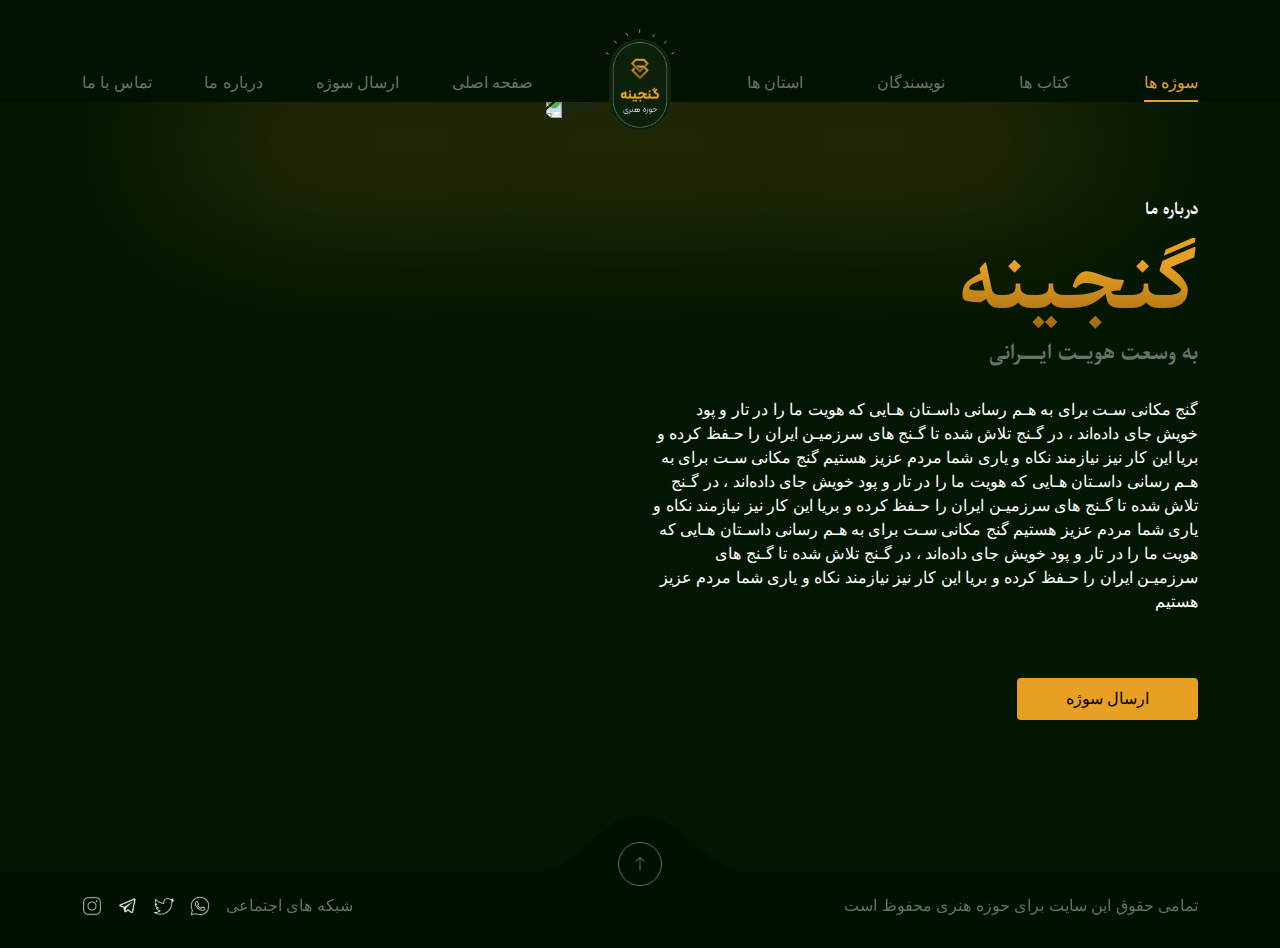
==== about-us.html @ 33ea3fb7 "first commit" ====
<!DOCTYPE html>
<html lang="fa" dir="rtl">

<head>
    <meta charset="UTF-8">
    <meta name="viewport" content="width=device-width, initial-scale=1.0">
    <link rel="stylesheet" href="https://cdn.jsdelivr.net/npm/@fancyapps/ui@5.0/dist/fancybox/fancybox.css" />
    <link rel="stylesheet" href="https://cdn.jsdelivr.net/npm/swiper@9/swiper-bundle.min.css" />
    <link href="assets/css/swiper.min.css">
    <link href="assets/css/bootstrap.min.css" rel="stylesheet">
    <link rel='stylesheet' type='text/css' media='screen' href='assets/css/styles.css'>
    <title>درباره ما</title>
</head>

<body>

    <!-- header -->

    <header class="main-bg position-relative">
        <!-- wave -->
        <img alt="wave" src="assets/img/header-wave.PNG"
            class="position-absolute d-block mx-auto right-6 start-0 rotate-180">
        <div class="container h-100">
            <nav class="row align-items-lg-end align-items-center h-100">
                <div class="col-lg-5 col-4 h-100">
                    <!-- hamicon -->
                    <img alt="icon" src="assets/img/icons8-menu-16 (1) 1.svg"
                        class="img-fluid cursor d-block d-lg-none hamicon">
                    <ul class="list-unstyled justify-content-between p-0 m-0 d-none d-lg-flex">
                        <li><a class="d-block third-text active">سوژه ها</a></li>
                        <li><a class="d-block third-text">کتاب ها</a></li>
                        <li><a class="d-block third-text">نویسندگان</a></li>
                        <li><a class="d-block third-text">استان ها</a></li>
                    </ul>
                </div>
                <!-- logo -->
                <div class="col-lg-2 col-4 flex-shrink-0">
                    <a class="d-block"><img alt="logo" src="assets/img/logo header.png"
                            class="d-block mx-auto flex-shrink-0 position-relative"></a>
                </div>
                <div class="col-lg-5 col-4 h-100">
                    <!-- searchicon -->
                    <img alt="icon" src="assets/img/icons8-search 2.svg"
                        class="img-fluid cursor me-auto d-block d-lg-none">
                    <ul class="list-unstyled justify-content-between p-0 m-0 d-none d-lg-flex">
                        <li><a class="d-block third-text">صفحه اصلی</a></li>
                        <li><a class="d-block third-text">ارسال سوژه</a></li>
                        <li><a class="d-block third-text">درباره ما</a></li>
                        <li><a class="d-block third-text">تماس با ما</a></li>
                    </ul>
                </div>
            </nav>
            <!-- mobile menu -->
            <ul class="list-unstyled p-0 m-0 d-lg-none position-fixed mobile-menu" id="mobile-menu">
                <div class="d-flex align-items-center justify-content-between px-4 mb-5">
                    <!-- hamicon -->
                    <img alt="icon" src="assets/img/icons8-menu-16 (1) 1.svg"
                        class="img-fluid cursor z-10 position-relative hamicon">
                    <!-- logo -->
                    <a class="d-block"><img alt="logo" src="assets/img/logo header.png"
                            class="d-block mx-auto flex-shrink-0 position-relative"></a>
                    <!-- searchicon -->
                    <img alt="icon" src="assets/img/icons8-search 2.svg" class="img-fluid cursor">
                </div>
                <li><a class="d-block third-text px-4">صفحه اصلی</a></li>
                <li><a class="d-block third-text px-4 active">سوژه ها</a></li>
                <li><a class="d-block third-text px-4">کتاب ها</a></li>
                <li><a class="d-block third-text px-4">نویسندگان</a></li>
                <li><a class="d-block third-text px-4">استان ها</a></li>
                <li><a class="d-block third-text px-4">ارسال سوژه</a></li>
                <li><a class="d-block third-text px-4">درباره ما</a></li>
                <li><a class="d-block third-text px-4">تماس با ما</a></li>
            </ul>
        </div>
    </header>

    <!-- main -->
    <main>

        <section class="py-5">
            <!-- about -->
            <div class="container py-5">
                <div class="row g-4 align-items-center">
                    <div class="col-lg-6">
                        <div class="d-flex align-items-center justify-content-between">
                            <div>
                                <p class="text-white font-bold">درباره ما</p>
                                <h1 class="font-bold display-1 text-gold-gradient">گنجینه</h1>
                                <h5 class="third-text font-bold">به وسعت هویـــت ایــــــرانی</h5>
                            </div>
                        </div>
                        <p class="text-white mt-4">
                            گنج مکانی سـت برای به هـم رسانی داسـتان هـایی که هویت ما را در تار و پود خویش جای داده‌اند ، در گـنج تلاش شده تا گـنج های سرزمیـن ایران را حـفظ کرده و بریا این کار نیز نیازمند نکاه و یاری شما مردم  عزیز هستیم  گنج مکانی سـت برای به هـم رسانی داسـتان هـایی که هویت ما را در تار و پود خویش جای داده‌اند ، در گـنج تلاش شده تا گـنج های سرزمیـن ایران را حـفظ کرده و بریا این کار نیز نیازمند نکاه و یاری شما مردم  عزیز هستیم  گنج مکانی سـت برای به هـم رسانی داسـتان هـایی که هویت ما را در تار و پود خویش جای داده‌اند ، در گـنج تلاش شده تا گـنج های سرزمیـن ایران را حـفظ کرده و بریا این کار نیز نیازمند نکاه و یاری شما مردم  عزیز هستیم  
                        </p>
                        <a class="btn text-center mt-5 second-bg text-black py-2 px-5 special-hover1">ارسال سوژه</a>
                    </div>
                    <div class="col-lg-6">

                    </div>
                </div>
            </div>
        </section>

    </main>

    <!-- footer -->

    <footer class="d-flex align-items-center position-relative">
        <div class="container mt-5">
            <div class="row align-items-center justify-content-between position-relative">
                <div class="col-md-6 col-8">
                    <p class="mb-0 third-text">تمامی حقوق این سایت برای حوزه هنری محفوظ است</p>
                </div>
                <a href="#"
                    class="d-flex col-4 w-44 h-44 mb-5 position-absolute mx-auto end-0 start-0 top-52 align-items-center third-text third-border rounded-circle p-2 justify-content-center">
                    <svg xmlns="http://www.w3.org/2000/svg" width="16" height="16" fill="currentColor"
                        class="bi bi-arrow-up" viewBox="0 0 16 16">
                        <path fill-rule="evenodd"
                            d="M8 15a.5.5 0 0 0 .5-.5V2.707l3.146 3.147a.5.5 0 0 0 .708-.708l-4-4a.5.5 0 0 0-.708 0l-4 4a.5.5 0 1 0 .708.708L7.5 2.707V14.5a.5.5 0 0 0 .5.5z" />
                    </svg>
                </a>
                <div class="d-flex col-md-6 col-4 align-items-center justify-content-end gap-2 gap-md-3">
                    <p class="mb-0 third-text d-none d-lg-block">شبکه های اجتماعی</p>
                    <a class="d-block">
                        <img alt="social" src="assets/img/icons8-whatsapp-50 1.svg">
                    </a>
                    <a class="d-block">
                        <img alt="social" src="assets/img/icons8-twitter-50 1.svg">
                    </a>
                    <a class="d-block">
                        <img alt="social" src="assets/img/icons8-telegram-32(2) 1.svg">
                    </a>
                    <a class="d-block">
                        <img alt="social" src="assets/img/icons8-instagram-50 1.svg">
                    </a>
                </div>
            </div>
        </div>
    </footer>



    <script src="https://cdn.jsdelivr.net/npm/@fancyapps/ui@5.0/dist/fancybox/fancybox.umd.js"></script>
    <script src="https://cdn.jsdelivr.net/npm/swiper@9/swiper-bundle.min.js"></script>
    <script src="assets/js/swiper.min.js"></script>
    <script src="assets/js/scrollreveal.min.js"></script>
    <script src="assets/js/scripts.js"></script>
    <script src="assets/js/bootstrap.bundle.min.js"></script>
</body>

</html>
---- assets/css/styles.css ----
@font-face {
    font-family: "parastoo-Regular";
    src: url('../fonts/web/Farsi-Digits-Without-Latin/Parastoo-FD-WOL.ttf') format("truetype");
}

@font-face {
    font-family: "parastoo-Bold";
    src: url('../fonts/web/Farsi-Digits-Without-Latin/Parastoo-Bold-FD-WOL.ttf') format("truetype");
}

body {
    font-family: Arial, Helvetica, sans-serif;
    user-select: none;
    background-color: #031602;
}

.bg-black {
    background-color: black;
}

.font-bold {
    font-family: "parastoo-Bold";
}

.main-bg {
    background-color: #011201;
}

.main-bg2 {
    background-color: #30412E;
}

.main-text {
    color: #011201;
}

.second-bg {
    background-color: #E7A024;
}

.second-text {
    color: #E7A024;
}
.second-border {
    border: 1px solid #E7A024;
}
.text-gold-gradient {
    background: linear-gradient(180deg, #E7A024 28.91%, #7B4F03 128.2%);
    -webkit-background-clip: text;
    -webkit-text-fill-color: transparent;
}

.third-bg {
    background-color: #677367;
}
.third-bg2 {
    background-color: #2B3E2B;
}
.third-bg3{
    background-color: #2B3E2B80;
}
.third-text {
    color: #677367;
}

.third-border {
    border: 1px solid #677367;
}

.text-black {
    color: black;
}

.bg-gray {
    background-color: #eeeff0;
}

.bg-gray2 {
    background-color: #eff0f1;
}

.border-main {
    border: 8px solid #30412E;
}

.border-y-main {
    border-top: 1px solid #414F40;
    border-bottom: 1px solid #414F40;
}

.border-bottom-main {
    border-bottom: 1px solid #132512;
}

.border-third {
    border: 1px solid #616461;
}

.gray-divider {
    width: 1px;
    height: 17px;
    background-color: #707070;
}

.cursor {
    cursor: pointer;
}

.z-10 {
    z-index: 10;
}
.z-100 {
    z-index: 100;
}
a {
    cursor: pointer;
    text-decoration: none;
    transition: all .4s;
}

a:hover {
    color: #E7A024;
}

.fs-7 {
    font-size: 12px;
}

.fs-8 {
    font-size: 10px;
}

.fs-14 {
    font-size: 14px;
}

.transition {
    transition: all .4s;
}

.w-8 {
    width: 8px;
}

.h-8 {
    height: 8px;
}

.w-60 {
    width: 60px;
}

.h-60 {
    height: 60px;
}

.w-88 {
    width: 88px;
}

.h-88 {
    height: 88px;
}

.w-44 {
    width: 44px;
}

.h-44 {
    height: 44px;
}

.w-74 {
    width: 74px;
}

.h-74 {
    height: 74px;
}

.w-142 {
    width: 142px;
}

.h-142 {
    height: 142px;
}

.h-195 {
    height: 195px;
}

.w-200{
    width: 200px;
}
.h-268{
    height: 268px;
}
.socials a:hover {
    color: #ffca36 !important;
}

.special-hover {
    overflow: hidden;
}

.special-hover1:hover {
    color: #e7a024 !important;
    background: #031602 !important;
    border: 1px solid #e7a024 !important;
    font-weight: bold !important;
}

.special-hover2:hover {
    color: #031602 !important;
    background: #e7a024 !important;
    border: 1px solid #031602 !important;
    font-weight: bold !important;
}

.special-hover3:hover {
    color: cadetblue !important;
    font-weight: bold !important;
}

.special-rounded {
    border-radius: 347px 347px 0px 0px;
}

.rounded-22 {
    border-radius: 22px;
}

.rounded-38 {
    border-radius: 38px;
}

.bottom-12 {
    bottom: -12px;
}

.top-52 {
    top: -52px;
}

.top-44 {
    top: -44px;
}

.right-6 {
    right: 6px;
}

.right-100 {
    right: -100px;
}

.pt-152 {
    padding-top: 152px !important;
}

.outline-none {
    outline: none;
}

.sun {
    width: 106px;
    height: 106px;
    background-color: #E7A024;
    border-radius: 50%;
    display: block;
    margin-bottom: -106px;
    position: relative;
    top: -48px;
}

.case-sun {
    margin-right: -130px;
    margin-bottom: -139px;
}
.cases2 .swiper-pagination-bullet-active {
    opacity: 100%;
    background: #E7A024;
  }
  .cases2 .swiper-pagination-bullet {
    width: 17px;
    height: 9px;
    border-radius: 8px;
    border: 3px solid #636562;
    margin: 0 5px;
    overflow: hidden;
  }
.custom-blur {
    backdrop-filter: blur(9px);
}

.rotate-180 {
    transform: rotate(180deg);
}

.pb-90 {
    padding-bottom: 90px;
}
.gray-gradient{
  background: linear-gradient(180deg, #FFFFFF 0%, rgba(255, 255, 255, 0) 100%);
}
.opacity-none{
    opacity: 0;
}
.bg-flower{
    background-image: url('../img/hasan-almasi-o_JU7aQCHPQ-unsplash\ \(3\)\ 1.png');
    background-position: center;
    background-size: cover;
    background-repeat: no-repeat;
    position: relative;

}
.bg-flower::after{
    content: '';
    position: absolute;
    inset: 0;
    width: 100%;
    height: 100%;
    background-color: #03170382;

}
/* header */

header {
    position: relative;
}

header img.position-absolute {
    margin-top: 94px;
    z-index: -1;
    width: 183px;
}

header::before {
    content: '';
    position: absolute;
    width: 71%;
    left: 0px;
    right: 0;
    height: 27px;
    bottom: 4px;
    box-shadow: 0 56px 172px #E7A024;
    z-index: -1;
    margin-left: auto;
    margin-right: auto;
}

header ul li a {
    border-bottom: 2px solid transparent;
    padding-bottom: 5px;
}

header nav ul li a:hover,
header nav ul li a.active {
    color: #E7A024;
    border-bottom: 2px solid #E7A024;
}

img[alt='logo'] {
    width: 70px;
    position: relative;
    bottom: -29px;
}

/* banner */

#banner img[alt='banner'] {
    width: 336px;
    height: 422px;
    border-top-left-radius: 168px;
    border-top-right-radius: 168px;
}

.slide-bg {
    background-color: #4E614E99;
    width: 368px;
    height: 581px;
    border-radius: 184px 184px 0 0;

}

#banner .swiper-pagination {
    display: none;
}

#banner .swiper-button-prev,
#banner .swiper-button-next {
    top: 50%;
    width: 37px;
    height: 64px;
    border-radius: 18.5px;
    border: 1px solid #3D483C;
    background-color: #031803;

}

#banner .swiper-button-prev {
    left: 0;
    transition: all .4s;
}

#banner .swiper-button-next {
    right: 0;
    transition: all .4s;
}

.swiper-button-prev::after,
.swiper-button-next::after,
.mobile-menu li a.active {
    color: #E7A024;
    font-size: 16px;
    transition: all .4s;
}

#banner .swiper-button-prev:hover,
#banner .swiper-button-next:hover {
    color: #031602 !important;
    background: #e7a024 !important;
    border: 1px solid #031602 !important;
}

#banner .swiper-button-prev:hover:after,
#banner .swiper-button-next:hover:after {
    color: #031602 !important;
    font-weight: bold;
}

.ganjine {
    background-color: #2f432f;
    width: 368px;
    height: 581px;
    border-radius: 184px 184px 0 0;
    margin: auto;
}

/* searchbox */
.searchbox {
    width: 715px;
}

/* statistics */
.slide-bg.statistics {
    width: 294px;
    height: 302px;
    border-radius: 70px 70px 0 0;
}

.state {
    background-image: url('../img/Ellipse\ 7.png');
    background-position: center 354px;
    background-size: 1189px;
    background-repeat: no-repeat;
}

/* footer */
footer {
    background-image: url('../img/Union.png');
    height: 132px;
    background-position: center;
    filter: contrast(114%);
    z-index: 99;
}

/* responsive */
@media only screen and (max-width:1400px) {
    .slide-bg {
        width: auto;
    }
}

@media only screen and (max-width:1200px) {
    .slide-bg {
        width: 368px;
    }

    .slide-bg.statistics {
        height: 119px;
        border-radius: 290px 0 0px 290px;
    }

    #banner .swiper-button-next {
        right: 0;
        top: 92.7%;
        transition: all .4s;
    }

    #banner .swiper-button-prev {
        left: 0;
        top: 92.7%;
        transition: all .4s;
    }

    #banner .swiper-pagination {
        left: 0;
        right: 0;
        bottom: 31px;
        display: block;
    }

    #banner .swiper-pagination-bullet {
        width: 30px;
        height: 4px;
        background: #D9D9D9;
        border-radius: 5px;
        opacity: 100%;
        margin: 0 4px;
    }

    #banner .swiper-pagination-bullet-active {
        background-color: #E7A024;
    }

    .ganj::before {
        right: -856px;
        top: 7px;
    }

    #statistics img[alt='icon'] {
        top: 36px;
        right: -38px !important;
    }

    #statistics .sun {
        margin-bottom: -106px;
        top: -1px;
        right: 54px;
        margin-bottom: 0;
    }
}

@media only screen and (max-width:992px) {

    .mobile-menu {
        right: -1050px;
        top: 0;
        bottom: 0;
        background-color: #031602;
        width: 100%;
        z-index: 9;
        line-height: 46px;
        transition: all .4s;
    }

    .mobile-menu.active {
        right: 0;
    }

    .mobile-menu li {
        border-top: 1px solid #414F40;
    }

    .mobile-menu li:last-child {
        border-bottom: 1px solid #414F40;
    }

    .ganj::before {
        right: -631px;
    }

    .state {
        background-position: center 1037px;
        background-size: 803px;
    }
}

@media only screen and (max-width:768px) {
    .ganj::before {
        right: -467px;
    }

    #statistics a {
        width: 84px;
        height: 84px;
    }

    .state {
        background-size: 526px;
    }
}

@media only screen and (max-width:576px) {

    .ganj::before {
        right: -368px;
    }

    .searchbox {
        width: 100%;
    }

    .state {
        background-size: 291px;
    }

    .right-100 {
        right: -38px;
    }

    footer p {
        font-size: 11px;
    }

}

@media only screen and (max-width:400px) {
    .ganj::before {
        right: -284px;
    }
}
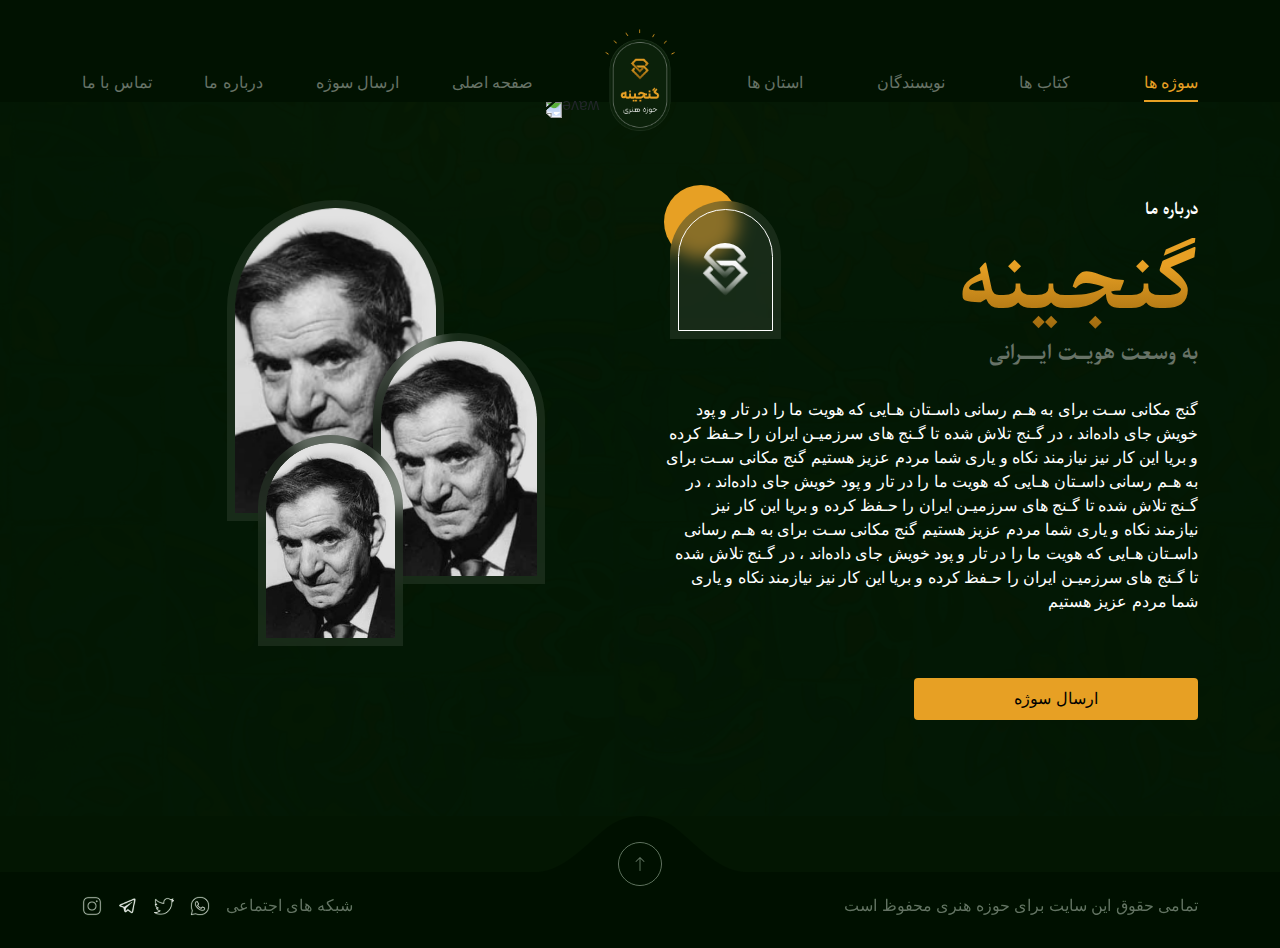
==== commit 7e4cf2d6: "four pages responsived" ====
--- a/about-us.html
+++ b/about-us.html
@@ -36,7 +36,7 @@
                 <!-- logo -->
                 <div class="col-lg-2 col-4 flex-shrink-0">
                     <a class="d-block"><img alt="logo" src="assets/img/logo header.png"
-                            class="d-block mx-auto flex-shrink-0 position-relative"></a>
+                            class="d-block mx-auto flex-shrink-0 position-relative z-10"></a>
                 </div>
                 <div class="col-lg-5 col-4 h-100">
                     <!-- searchicon -->
@@ -77,25 +77,49 @@
     <!-- main -->
     <main>
 
-        <section class="py-5">
+        <section class="py-5 bg-flower">
             <!-- about -->
-            <div class="container py-5">
-                <div class="row g-4 align-items-center">
-                    <div class="col-lg-6">
-                        <div class="d-flex align-items-center justify-content-between">
-                            <div>
+            <div class="container py-5 mt-5">
+                <div class="row g-5 align-items-center position-relative z-100">
+                    <div class="col-lg-6 order-1 order-lg-0 mt-5 mt-lg-0 pt-5 pt-lg-0">
+                        <div class="d-flex align-items-center justify-content-lg-between justify-content-center">
+                            <div class="text-center text-lg-end">
                                 <p class="text-white font-bold">درباره ما</p>
                                 <h1 class="font-bold display-1 text-gold-gradient">گنجینه</h1>
                                 <h5 class="third-text font-bold">به وسعت هویـــت ایــــــرانی</h5>
                             </div>
+                            <div class="d-lg-flex d-none flex-column align-items-center pt-5 pt-lg-0">
+                                <span class="sun me-5 w-74 h-74"></span>
+                                <div class="third-bg3 special-rounded custom-blur p-2 h-auto">
+                                    <div class="special-rounded border border-white w-95 h-122 d-flex align-items-center justify-content-center">
+                                        <img alt="case" src="assets/img/Group 111 3.png" class="img-fluid w-50 d-block mx-auto special-rounded">
+                                    </div>
+                                </div>
+                            </div>
                         </div>
-                        <p class="text-white mt-4">
+                        <p class="text-white mt-4 text-center text-lg-end">
                             گنج مکانی سـت برای به هـم رسانی داسـتان هـایی که هویت ما را در تار و پود خویش جای داده‌اند ، در گـنج تلاش شده تا گـنج های سرزمیـن ایران را حـفظ کرده و بریا این کار نیز نیازمند نکاه و یاری شما مردم  عزیز هستیم  گنج مکانی سـت برای به هـم رسانی داسـتان هـایی که هویت ما را در تار و پود خویش جای داده‌اند ، در گـنج تلاش شده تا گـنج های سرزمیـن ایران را حـفظ کرده و بریا این کار نیز نیازمند نکاه و یاری شما مردم  عزیز هستیم  گنج مکانی سـت برای به هـم رسانی داسـتان هـایی که هویت ما را در تار و پود خویش جای داده‌اند ، در گـنج تلاش شده تا گـنج های سرزمیـن ایران را حـفظ کرده و بریا این کار نیز نیازمند نکاه و یاری شما مردم  عزیز هستیم  
                         </p>
-                        <a class="btn text-center mt-5 second-bg text-black py-2 px-5 special-hover1">ارسال سوژه</a>
+                        <a class="btn text-center mt-5 second-bg text-black w-284 py-2 px-5 special-hover1">ارسال سوژه</a>
                     </div>
-                    <div class="col-lg-6">
-
+                    <div class="col-lg-6 order-0 order-lg-1 mt-5 mt-lg-0 pt-5 pt-lg-0">
+                      <div class="d-flex align-items-center">
+                        <div class="third-bg3 special-rounded custom-blur w-230 p-2 position-relative left-71 z-10">
+                            <div class="special-rounded d-flex align-items-center justify-content-center">
+                                <img alt="about" src="assets/img/a-3916 2.png" class="img-fluid special-rounded d-block mx-auto w-100 h-100">
+                            </div>
+                        </div>
+                        <div class="third-bg3 special-rounded custom-blur p-2 w-292 position-relative top-98">
+                            <div class="special-rounded d-flex align-items-center justify-content-center">
+                                <img alt="about" src="assets/img/a-3916 3.png" class="img-fluid special-rounded d-block mx-auto w-100 h-100">
+                            </div>
+                        </div>
+                        <div class="third-bg3 special-rounded custom-blur p-2 w-193 position-relative right-183 top-86 z-12">
+                            <div class="special-rounded d-flex align-items-center justify-content-center">
+                                <img alt="about" src="assets/img/a-3916 1.png" class="img-fluid special-rounded d-block mx-auto w-100 h-100">
+                            </div>
+                        </div>
+                      </div>
                     </div>
                 </div>
             </div>
--- a/assets/css/styles.css
+++ b/assets/css/styles.css
@@ -109,6 +109,9 @@
 .z-10 {
     z-index: 10;
 }
+.z-12{
+    z-index: 12;
+}
 .z-100 {
     z-index: 100;
 }
@@ -171,13 +174,17 @@
 }
 
 .w-74 {
-    width: 74px;
-}
-
+    width: 74px!important;
+}
+.w-95{
+    width: 95px;
+}
 .h-74 {
-    height: 74px;
-}
-
+    height: 74px!important;
+}
+.h-122{
+    height: 122px;
+}
 .w-142 {
     width: 142px;
 }
@@ -195,6 +202,27 @@
 }
 .h-268{
     height: 268px;
+}
+.w-230{
+    width: 230px;
+}
+.h-336{
+    height: 336px;
+}
+.w-284{
+    width: 284px;
+}
+.w-292{
+    width: 292px;
+}
+.h-427{
+    height: 427px;
+}
+.w-193{
+    width: 193px;
+}
+.h-282{
+    height: 282px;
 }
 .socials a:hover {
     color: #ffca36 !important;
@@ -242,7 +270,9 @@
 .top-52 {
     top: -52px;
 }
-
+.top-98 {
+    top: -98px;
+}
 .top-44 {
     top: -44px;
 }
@@ -254,7 +284,15 @@
 .right-100 {
     right: -100px;
 }
-
+.left-71{
+    left: -71px;
+}
+.right-183{
+    right:-213px;
+}
+.top-86{
+    top: 116px;
+}
 .pt-152 {
     padding-top: 152px !important;
 }
@@ -313,7 +351,6 @@
     background-size: cover;
     background-repeat: no-repeat;
     position: relative;
-
 }
 .bg-flower::after{
     content: '';
@@ -321,8 +358,7 @@
     inset: 0;
     width: 100%;
     height: 100%;
-    background-color: #03170382;
-
+    background-color: #031703e5;
 }
 /* header */
 
@@ -332,7 +368,7 @@
 
 header img.position-absolute {
     margin-top: 94px;
-    z-index: -1;
+    z-index: 1;
     width: 183px;
 }
 
@@ -365,6 +401,7 @@
     width: 70px;
     position: relative;
     bottom: -29px;
+    z-index: 1;
 }
 
 /* banner */
@@ -471,6 +508,12 @@
     .slide-bg {
         width: auto;
     }
+    .top-86 {
+        top: 82px;
+      }
+      .right-183 {
+        right: -176px;
+      }
 }
 
 @media only screen and (max-width:1200px) {
@@ -531,6 +574,12 @@
         right: 54px;
         margin-bottom: 0;
     }
+    .right-183 {
+        right: -134px;
+      }
+      .top-86 {
+        top: 56px;
+      }
 }
 
 @media only screen and (max-width:992px) {
@@ -541,7 +590,7 @@
         bottom: 0;
         background-color: #031602;
         width: 100%;
-        z-index: 9;
+        z-index: 9999;
         line-height: 46px;
         transition: all .4s;
     }
@@ -566,6 +615,15 @@
         background-position: center 1037px;
         background-size: 803px;
     }
+    .w-284{
+        width: 100%;
+    }
+    .top-86 {
+        top: 143px;
+      }
+      .right-183 {
+        right: -244px;
+      }
 }
 
 @media only screen and (max-width:768px) {
@@ -581,6 +639,12 @@
     .state {
         background-size: 526px;
     }
+    .top-86 {
+        top: 81px;
+      }
+      .right-183 {
+        right: -166px;
+      }
 }
 
 @media only screen and (max-width:576px) {
@@ -605,6 +669,12 @@
         font-size: 11px;
     }
 
+    .right-183 {
+        right: -114px;
+      }
+      .top-86 {
+        top: 38px;
+      }
 }
 
 @media only screen and (max-width:400px) {
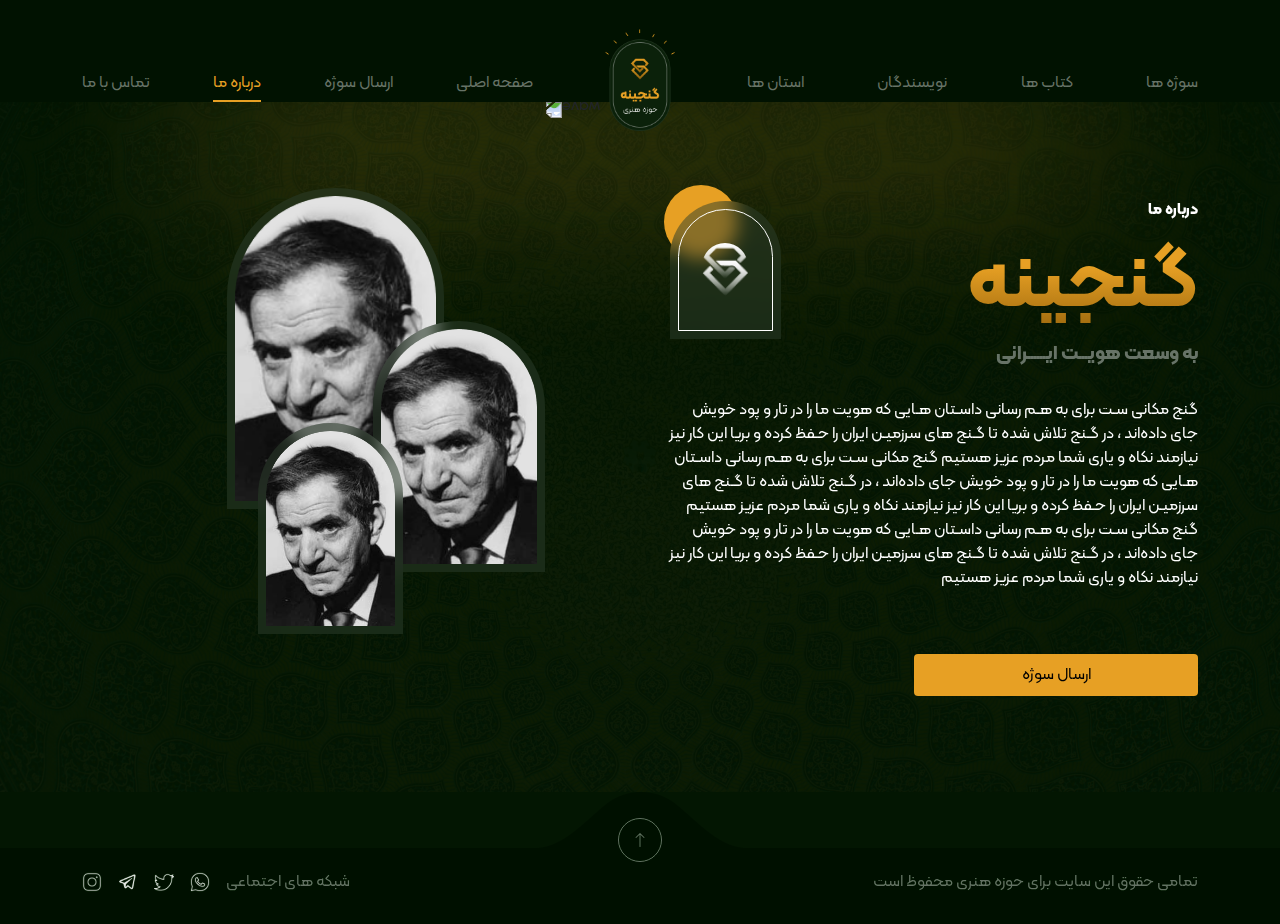
==== commit 53e5eff5: "commited" ====
--- a/about-us.html
+++ b/about-us.html
@@ -27,10 +27,10 @@
                     <img alt="icon" src="assets/img/icons8-menu-16 (1) 1.svg"
                         class="img-fluid cursor d-block d-lg-none hamicon">
                     <ul class="list-unstyled justify-content-between p-0 m-0 d-none d-lg-flex">
-                        <li><a class="d-block third-text active">سوژه ها</a></li>
-                        <li><a class="d-block third-text">کتاب ها</a></li>
-                        <li><a class="d-block third-text">نویسندگان</a></li>
-                        <li><a class="d-block third-text">استان ها</a></li>
+                        <li><a href="cases.html" class="d-block third-text">سوژه ها</a></li>
+                        <li><a href="books.html" class="d-block third-text">کتاب ها</a></li>
+                        <li><a href="authors.html" class="d-block third-text">نویسندگان</a></li>
+                        <li><a href="states.html" class="d-block third-text">استان ها</a></li>
                     </ul>
                 </div>
                 <!-- logo -->
@@ -43,10 +43,10 @@
                     <img alt="icon" src="assets/img/icons8-search 2.svg"
                         class="img-fluid cursor me-auto d-block d-lg-none">
                     <ul class="list-unstyled justify-content-between p-0 m-0 d-none d-lg-flex">
-                        <li><a class="d-block third-text">صفحه اصلی</a></li>
-                        <li><a class="d-block third-text">ارسال سوژه</a></li>
-                        <li><a class="d-block third-text">درباره ما</a></li>
-                        <li><a class="d-block third-text">تماس با ما</a></li>
+                        <li><a href="index.html" class="d-block third-text">صفحه اصلی</a></li>
+                        <li><a href="send-case.html" class="d-block third-text">ارسال سوژه</a></li>
+                        <li><a href="about-us.html" class="d-block third-text active">درباره ما</a></li>
+                        <li><a href="contact.html" class="d-block third-text">تماس با ما</a></li>
                     </ul>
                 </div>
             </nav>
@@ -62,14 +62,14 @@
                     <!-- searchicon -->
                     <img alt="icon" src="assets/img/icons8-search 2.svg" class="img-fluid cursor">
                 </div>
-                <li><a class="d-block third-text px-4">صفحه اصلی</a></li>
-                <li><a class="d-block third-text px-4 active">سوژه ها</a></li>
-                <li><a class="d-block third-text px-4">کتاب ها</a></li>
-                <li><a class="d-block third-text px-4">نویسندگان</a></li>
-                <li><a class="d-block third-text px-4">استان ها</a></li>
-                <li><a class="d-block third-text px-4">ارسال سوژه</a></li>
-                <li><a class="d-block third-text px-4">درباره ما</a></li>
-                <li><a class="d-block third-text px-4">تماس با ما</a></li>
+                <li><a href="index.html" class="d-block third-text px-4">صفحه اصلی</a></li>
+                <li><a href="cases.html" class="d-block third-text px-4">سوژه ها</a></li>
+                <li><a href="books.html" class="d-block third-text px-4">کتاب ها</a></li>
+                <li><a href="authors.html" class="d-block third-text px-4">نویسندگان</a></li>
+                <li><a href="states.html" class="d-block third-text px-4">استان ها</a></li>
+                <li><a href="send-case.html" class="d-block third-text px-4">ارسال سوژه</a></li>
+                <li><a href="about-us.html" class="d-block third-text px-4 active">درباره ما</a></li>
+                <li><a href="contact.html" class="d-block third-text px-4">تماس با ما</a></li>
             </ul>
         </div>
     </header>
@@ -81,7 +81,7 @@
             <!-- about -->
             <div class="container py-5 mt-5">
                 <div class="row g-5 align-items-center position-relative z-100">
-                    <div class="col-lg-6 order-1 order-lg-0 mt-5 mt-lg-0 pt-5 pt-lg-0">
+                    <div class="col-lg-6 order-1 order-lg-0 mt-5 mt-lg-0 pt-5 pt-lg-0 bottom">
                         <div class="d-flex align-items-center justify-content-lg-between justify-content-center">
                             <div class="text-center text-lg-end">
                                 <p class="text-white font-bold">درباره ما</p>
@@ -100,9 +100,9 @@
                         <p class="text-white mt-4 text-center text-lg-end">
                             گنج مکانی سـت برای به هـم رسانی داسـتان هـایی که هویت ما را در تار و پود خویش جای داده‌اند ، در گـنج تلاش شده تا گـنج های سرزمیـن ایران را حـفظ کرده و بریا این کار نیز نیازمند نکاه و یاری شما مردم  عزیز هستیم  گنج مکانی سـت برای به هـم رسانی داسـتان هـایی که هویت ما را در تار و پود خویش جای داده‌اند ، در گـنج تلاش شده تا گـنج های سرزمیـن ایران را حـفظ کرده و بریا این کار نیز نیازمند نکاه و یاری شما مردم  عزیز هستیم  گنج مکانی سـت برای به هـم رسانی داسـتان هـایی که هویت ما را در تار و پود خویش جای داده‌اند ، در گـنج تلاش شده تا گـنج های سرزمیـن ایران را حـفظ کرده و بریا این کار نیز نیازمند نکاه و یاری شما مردم  عزیز هستیم  
                         </p>
-                        <a class="btn text-center mt-5 second-bg text-black w-284 py-2 px-5 special-hover1">ارسال سوژه</a>
+                        <a href="send-case.html" class="btn text-center mt-5 second-bg text-black w-284 py-2 px-5 special-hover1">ارسال سوژه</a>
                     </div>
-                    <div class="col-lg-6 order-0 order-lg-1 mt-5 mt-lg-0 pt-5 pt-lg-0">
+                    <div class="col-lg-6 order-0 order-lg-1 mt-5 mt-lg-0 pt-5 pt-lg-0 top">
                       <div class="d-flex align-items-center">
                         <div class="third-bg3 special-rounded custom-blur w-230 p-2 position-relative left-71 z-10">
                             <div class="special-rounded d-flex align-items-center justify-content-center">
--- a/assets/css/styles.css
+++ b/assets/css/styles.css
@@ -1,15 +1,15 @@
 @font-face {
-    font-family: "parastoo-Regular";
-    src: url('../fonts/web/Farsi-Digits-Without-Latin/Parastoo-FD-WOL.ttf') format("truetype");
+    font-family: "Kalameh-Regular";
+    src: url('../fonts/KalamehWebFaNum-Regular.woff') format("woff");
 }
 
 @font-face {
-    font-family: "parastoo-Bold";
-    src: url('../fonts/web/Farsi-Digits-Without-Latin/Parastoo-Bold-FD-WOL.ttf') format("truetype");
+    font-family: "Kalameh-Bold";
+    src: url('../fonts/KalamehWebFaNum-Bold.woff') format("woff");
 }
 
 body {
-    font-family: Arial, Helvetica, sans-serif;
+    font-family: "Kalameh-Regular";
     user-select: none;
     background-color: #031602;
 }
@@ -19,7 +19,7 @@
 }
 
 .font-bold {
-    font-family: "parastoo-Bold";
+    font-family: "Kalameh-Bold";
 }
 
 .main-bg {
@@ -41,9 +41,11 @@
 .second-text {
     color: #E7A024;
 }
+
 .second-border {
     border: 1px solid #E7A024;
 }
+
 .text-gold-gradient {
     background: linear-gradient(180deg, #E7A024 28.91%, #7B4F03 128.2%);
     -webkit-background-clip: text;
@@ -53,12 +55,15 @@
 .third-bg {
     background-color: #677367;
 }
+
 .third-bg2 {
     background-color: #2B3E2B;
 }
-.third-bg3{
+
+.third-bg3 {
     background-color: #2B3E2B80;
 }
+
 .third-text {
     color: #677367;
 }
@@ -109,12 +114,15 @@
 .z-10 {
     z-index: 10;
 }
-.z-12{
+
+.z-12 {
     z-index: 12;
 }
+
 .z-100 {
     z-index: 100;
 }
+
 a {
     cursor: pointer;
     text-decoration: none;
@@ -149,6 +157,14 @@
     height: 8px;
 }
 
+.w-21 {
+    width: 21px;
+}
+
+.h-21 {
+    height: 21px;
+}
+
 .w-60 {
     width: 60px;
 }
@@ -173,18 +189,34 @@
     height: 44px;
 }
 
+.w-63 {
+    width: 63px !important;
+}
+
+.h-63 {
+    height: 63px !important;
+}
+
 .w-74 {
-    width: 74px!important;
-}
-.w-95{
+    width: 74px !important;
+}
+
+.w-95 {
     width: 95px;
 }
+
 .h-74 {
-    height: 74px!important;
-}
-.h-122{
+    height: 74px !important;
+}
+
+.h-84 {
+    height: 84px !important;
+}
+
+.h-122 {
     height: 122px;
 }
+
 .w-142 {
     width: 142px;
 }
@@ -197,33 +229,50 @@
     height: 195px;
 }
 
-.w-200{
+.w-200 {
     width: 200px;
 }
-.h-268{
+
+.h-268 {
     height: 268px;
 }
-.w-230{
+
+.w-230 {
     width: 230px;
 }
-.h-336{
+
+.h-336 {
     height: 336px;
 }
-.w-284{
+
+.w-284 {
     width: 284px;
 }
-.w-292{
+
+.w-292 {
     width: 292px;
 }
-.h-427{
+
+.h-427 {
     height: 427px;
 }
-.w-193{
+
+.w-193 {
     width: 193px;
 }
-.h-282{
+
+.h-282 {
     height: 282px;
 }
+
+.w-433 {
+    width: 433px;
+}
+
+.h-505 {
+    height: 505px;
+}
+
 .socials a:hover {
     color: #ffca36 !important;
 }
@@ -255,6 +304,14 @@
     border-radius: 347px 347px 0px 0px;
 }
 
+.special-rounded2 {
+    border-radius: 196px 0 0 196px;
+}
+
+.rounded-15 {
+    border-radius: 15px;
+}
+
 .rounded-22 {
     border-radius: 22px;
 }
@@ -270,9 +327,11 @@
 .top-52 {
     top: -52px;
 }
+
 .top-98 {
     top: -98px;
 }
+
 .top-44 {
     top: -44px;
 }
@@ -281,18 +340,26 @@
     right: 6px;
 }
 
+.right-70 {
+    right: -70px;
+}
+
 .right-100 {
     right: -100px;
 }
-.left-71{
+
+.left-71 {
     left: -71px;
 }
-.right-183{
-    right:-213px;
-}
-.top-86{
+
+.right-183 {
+    right: -213px;
+}
+
+.top-86 {
     top: 116px;
 }
+
 .pt-152 {
     padding-top: 152px !important;
 }
@@ -310,24 +377,43 @@
     margin-bottom: -106px;
     position: relative;
     top: -48px;
+    animation-name: bounce;
+    animation-duration: 1.5s;
+    animation-iteration-count: infinite;
 }
 
 .case-sun {
     margin-right: -130px;
     margin-bottom: -139px;
 }
+
+@keyframes bounce {
+    0% {
+        transform: translateY(-6px);
+    }
+
+    50% {
+        transform: translateY(0px);
+    }
+
+    100% {
+        transform: translateY(-6px);
+    }
+}
 .cases2 .swiper-pagination-bullet-active {
     opacity: 100%;
     background: #E7A024;
-  }
-  .cases2 .swiper-pagination-bullet {
+}
+
+.cases2 .swiper-pagination-bullet {
     width: 17px;
     height: 9px;
     border-radius: 8px;
     border: 3px solid #636562;
     margin: 0 5px;
     overflow: hidden;
-  }
+}
+
 .custom-blur {
     backdrop-filter: blur(9px);
 }
@@ -339,26 +425,92 @@
 .pb-90 {
     padding-bottom: 90px;
 }
-.gray-gradient{
-  background: linear-gradient(180deg, #FFFFFF 0%, rgba(255, 255, 255, 0) 100%);
-}
-.opacity-none{
+.pt-90 {
+    padding-top: 90px;
+}
+.mb-7 {
+    margin-bottom: -7px;
+}
+
+.gray-gradient {
+    background: linear-gradient(180deg, #FFFFFF 0%, rgba(255, 255, 255, 0) 100%);
+}
+
+.opacity-none {
     opacity: 0;
 }
-.bg-flower{
-    background-image: url('../img/hasan-almasi-o_JU7aQCHPQ-unsplash\ \(3\)\ 1.png');
+.bg-flower {
+    background-image: url('../img/faruk-kaymak-CNVvDjVDiVI-unsplash\ 1.png');
     background-position: center;
     background-size: cover;
     background-repeat: no-repeat;
     position: relative;
 }
-.bg-flower::after{
-    content: '';
-    position: absolute;
-    inset: 0;
+.scale-15 {
+    transform: scale(1.5);
+}
+
+.radif>div {
+    flex-direction: row !important;
+}
+
+.radif .details {
+    margin-left: auto !important;
+}
+
+.radif .bookNum,
+.radif .city {
+    display: flex !important;
+}
+
+.radif .bookNum2,
+.radif .city2,
+.soton .view,
+.soton .booksLists>div {
+    display: none !important;
+}
+
+.radif .view,
+.radif .booksLists {
+    display: block !important;
+}
+
+.radif .morebooks {
+    margin-top: 20px;
+}
+
+.soton {
+    width: 25%;
+}
+
+.soton .authorName {
+    font-size: 18px;
+}
+
+.soton>div>div {
+    flex-direction: column;
+}
+
+.soton .booksLists {
+    display: flex;
+}
+
+.soton .morebook {
     width: 100%;
-    height: 100%;
-    background-color: #031703e5;
+}
+
+.soton .authorImgs,
+.soton .details {
+    width: 100%;
+}
+.soton .morebook > div:first-child{
+    margin-top: 0!important;
+}
+.soton .gap-3{
+    gap: 0!important;
+}
+.viewType > svg:hover,.viewType > svg.active{
+    color: white!important;
 }
 /* header */
 
@@ -494,6 +646,34 @@
     background-repeat: no-repeat;
 }
 
+/* contact page */
+.contact #statistics a {
+    width: 50px;
+    height: 50px;
+}
+
+.contact .slide-bg.statistics {
+    height: 119px;
+    border-radius: 290px 0 0px 290px;
+}
+
+.contact #statistics .sun {
+    margin-bottom: -106px;
+    top: -1px;
+    right: 33px;
+    margin-bottom: 0;
+}
+
+.contact #statistics img[alt="icon"] {
+    top: 26px;
+    right: -33px !important;
+}
+
+.third-bg3.book {
+    width: 245px;
+    height: 292px;
+}
+
 /* footer */
 footer {
     background-image: url('../img/Union.png');
@@ -508,12 +688,14 @@
     .slide-bg {
         width: auto;
     }
+
     .top-86 {
         top: 82px;
-      }
-      .right-183 {
+    }
+
+    .right-183 {
         right: -176px;
-      }
+    }
 }
 
 @media only screen and (max-width:1200px) {
@@ -574,12 +756,18 @@
         right: 54px;
         margin-bottom: 0;
     }
+
     .right-183 {
         right: -134px;
-      }
-      .top-86 {
+    }
+
+    .top-86 {
         top: 56px;
-      }
+    }
+
+    .soton {
+        width: 33%;
+    }
 }
 
 @media only screen and (max-width:992px) {
@@ -615,15 +803,44 @@
         background-position: center 1037px;
         background-size: 803px;
     }
-    .w-284{
+
+    .w-284,
+    .w-433 {
         width: 100%;
     }
+
     .top-86 {
         top: 143px;
-      }
-      .right-183 {
+    }
+
+    .right-183 {
         right: -244px;
-      }
+    }
+
+    .special-rounded2 {
+        border-radius: 0 0 0 0;
+    }
+
+    .radif>div {
+        flex-direction: column !important;
+    }
+
+    .radif .right-70 {
+        left: 177px;
+        right: auto;
+    }
+
+    .radif .booksList {
+        border-top: 1px solid #414F40;
+        padding-top: 18px;
+    }
+
+    .radif .morebook {
+        width: 100%;
+    }
+    .soton{
+        width: 50%;
+    }
 }
 
 @media only screen and (max-width:768px) {
@@ -639,12 +856,19 @@
     .state {
         background-size: 526px;
     }
+
     .top-86 {
         top: 81px;
-      }
-      .right-183 {
+    }
+
+    .right-183 {
         right: -166px;
-      }
+    }
+
+    .radif .right-70 {
+        left: -6px;
+        right: auto;
+    }
 }
 
 @media only screen and (max-width:576px) {
@@ -653,7 +877,7 @@
         right: -368px;
     }
 
-    .searchbox {
+    .searchbox, .soton {
         width: 100%;
     }
 
@@ -671,10 +895,27 @@
 
     .right-183 {
         right: -114px;
-      }
-      .top-86 {
+    }
+
+    .top-86 {
         top: 38px;
-      }
+    }
+
+    .radif .right-70 {
+        bottom: -16px;
+    }
+
+    .radif .authorName {
+        font-size: 14px;
+    }
+
+    .radif .authorImg {
+        width: 150px !important;
+    }
+
+    .radif img[alt='books'] {
+        width: 60px;
+    }
 }
 
 @media only screen and (max-width:400px) {
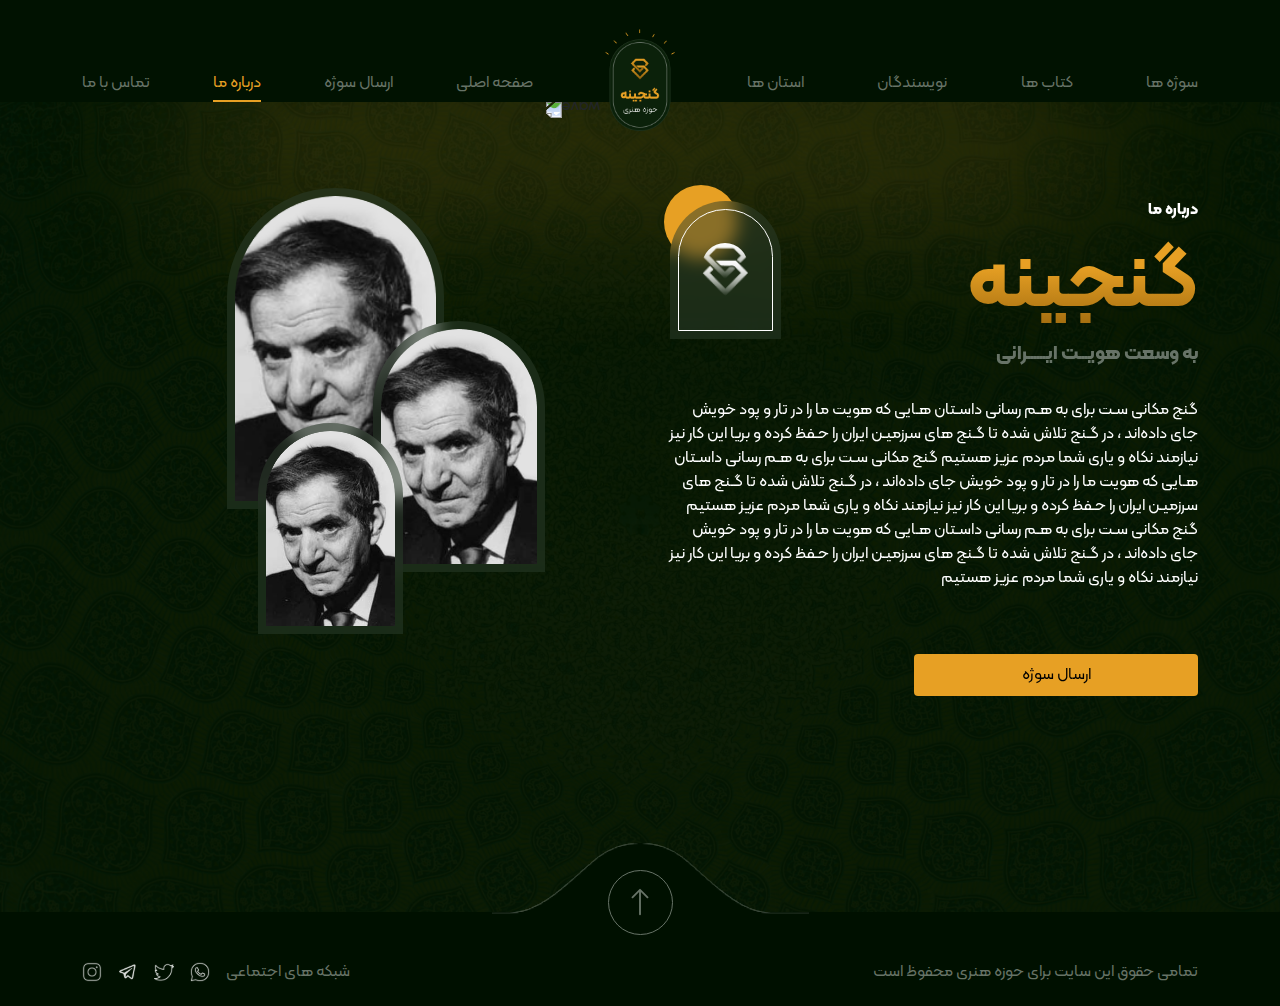
==== commit 38fcf937: "commited" ====
--- a/about-us.html
+++ b/about-us.html
@@ -12,11 +12,11 @@
     <title>درباره ما</title>
 </head>
 
-<body>
+<body class="bg-flower">
 
     <!-- header -->
 
-    <header class="main-bg position-relative">
+    <header class="main-bg">
         <!-- wave -->
         <img alt="wave" src="assets/img/header-wave.PNG"
             class="position-absolute d-block mx-auto right-6 start-0 rotate-180">
@@ -77,7 +77,7 @@
     <!-- main -->
     <main>
 
-        <section class="py-5 bg-flower">
+        <section class="py-5">
             <!-- about -->
             <div class="container py-5 mt-5">
                 <div class="row g-5 align-items-center position-relative z-100">
@@ -136,8 +136,8 @@
                     <p class="mb-0 third-text">تمامی حقوق این سایت برای حوزه هنری محفوظ است</p>
                 </div>
                 <a href="#"
-                    class="d-flex col-4 w-44 h-44 mb-5 position-absolute mx-auto end-0 start-0 top-52 align-items-center third-text third-border rounded-circle p-2 justify-content-center">
-                    <svg xmlns="http://www.w3.org/2000/svg" width="16" height="16" fill="currentColor"
+                    class="d-flex col-4 w-65 h-65 mb-5 position-absolute mx-auto end-0 start-0 top-90 align-items-center third-text third-border rounded-circle p-2 justify-content-center">
+                    <svg xmlns="http://www.w3.org/2000/svg" width="30" height="30" fill="currentColor"
                         class="bi bi-arrow-up" viewBox="0 0 16 16">
                         <path fill-rule="evenodd"
                             d="M8 15a.5.5 0 0 0 .5-.5V2.707l3.146 3.147a.5.5 0 0 0 .708-.708l-4-4a.5.5 0 0 0-.708 0l-4 4a.5.5 0 1 0 .708.708L7.5 2.707V14.5a.5.5 0 0 0 .5.5z" />
--- a/assets/css/styles.css
+++ b/assets/css/styles.css
@@ -181,12 +181,12 @@
     height: 88px;
 }
 
-.w-44 {
-    width: 44px;
-}
-
-.h-44 {
-    height: 44px;
+.w-65 {
+    width: 65px;
+}
+
+.h-65 {
+    height: 65px;
 }
 
 .w-63 {
@@ -324,8 +324,8 @@
     bottom: -12px;
 }
 
-.top-52 {
-    top: -52px;
+.top-90 {
+    top: -90px;
 }
 
 .top-98 {
@@ -512,6 +512,19 @@
 .viewType > svg:hover,.viewType > svg.active{
     color: white!important;
 }
+.dropdownBtn svg.active{
+    transform: rotate(180deg);
+}
+.dropdown{
+    transition: all;
+    max-height: 0;
+    overflow: hidden;
+    margin-top: 0!important;
+}
+.dropdown.active{
+    max-height: 2000px;
+    margin-top: .5rem!important;;
+}
 /* header */
 
 header {
@@ -676,13 +689,21 @@
 
 /* footer */
 footer {
-    background-image: url('../img/Union.png');
-    height: 132px;
-    background-position: center;
-    filter: contrast(114%);
-    z-index: 99;
-}
-
+   position: relative;
+    background-color: #001000;
+    padding-bottom: 22px;
+    margin-top: 120px;
+}
+footer::before {
+    content: url('../img/header-wave.png');
+    position: absolute;
+    width: 338px;
+    left: 0;
+    right: 0;
+    margin: auto;
+    top: -83px;
+    z-index: 0;
+}
 /* responsive */
 @media only screen and (max-width:1400px) {
     .slide-bg {
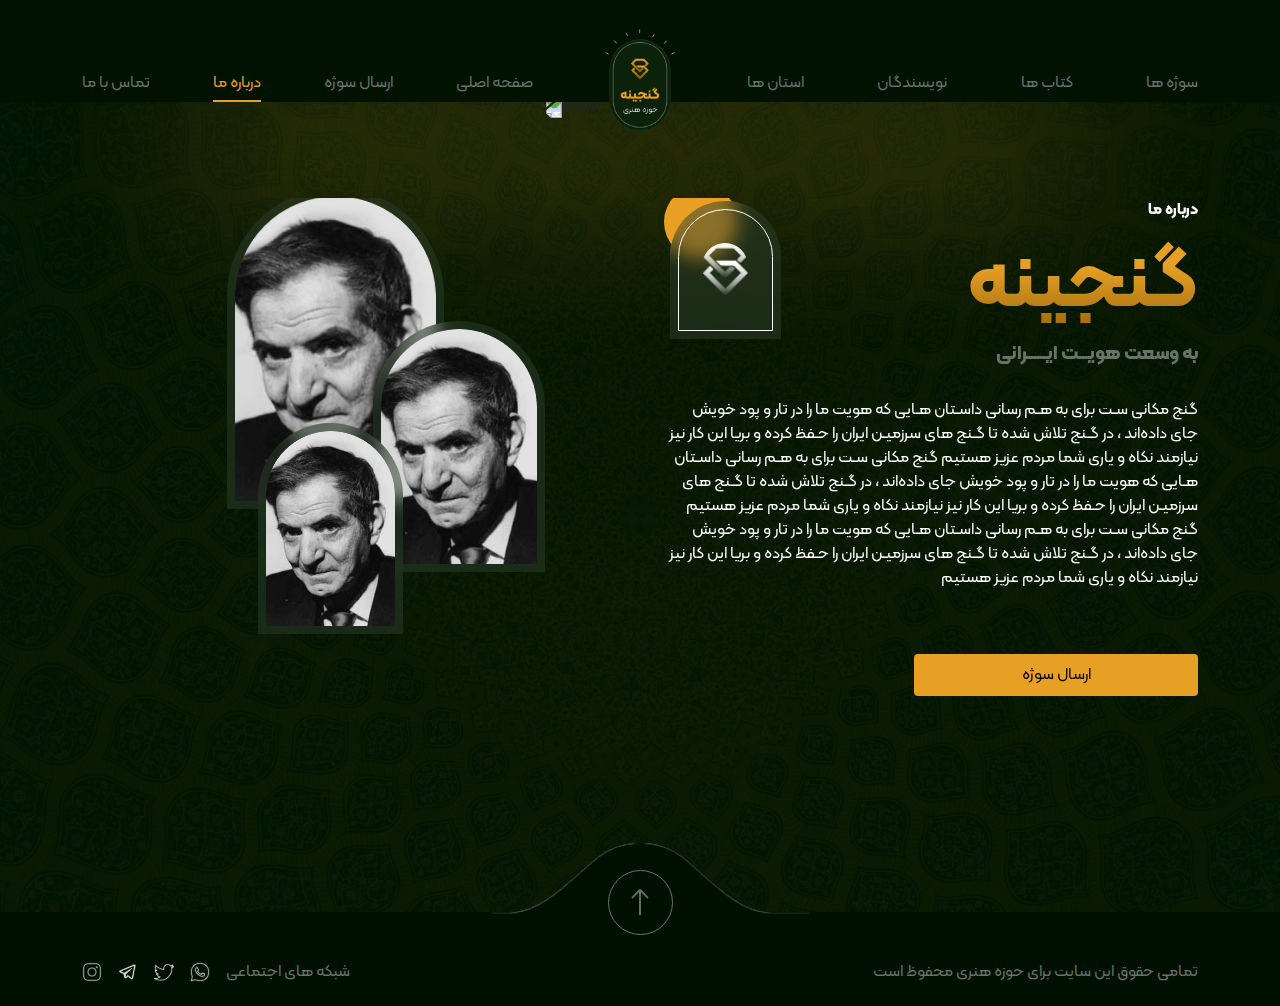
==== commit edd671d1: "commited" ====
--- a/about-us.html
+++ b/about-us.html
@@ -79,7 +79,7 @@
 
         <section class="py-5">
             <!-- about -->
-            <div class="container py-5 mt-5">
+            <div class="container py-5 mt-5 overflow-hidden">
                 <div class="row g-5 align-items-center position-relative z-100">
                     <div class="col-lg-6 order-1 order-lg-0 mt-5 mt-lg-0 pt-5 pt-lg-0 bottom">
                         <div class="d-flex align-items-center justify-content-lg-between justify-content-center">
--- a/assets/css/styles.css
+++ b/assets/css/styles.css
@@ -516,7 +516,7 @@
     transform: rotate(180deg);
 }
 .dropdown{
-    transition: all;
+    transition: all .4s;
     max-height: 0;
     overflow: hidden;
     margin-top: 0!important;
@@ -890,6 +890,9 @@
         left: -6px;
         right: auto;
     }
+    #statistics a p {
+      font-size: 14px!important;
+    }
 }
 
 @media only screen and (max-width:576px) {
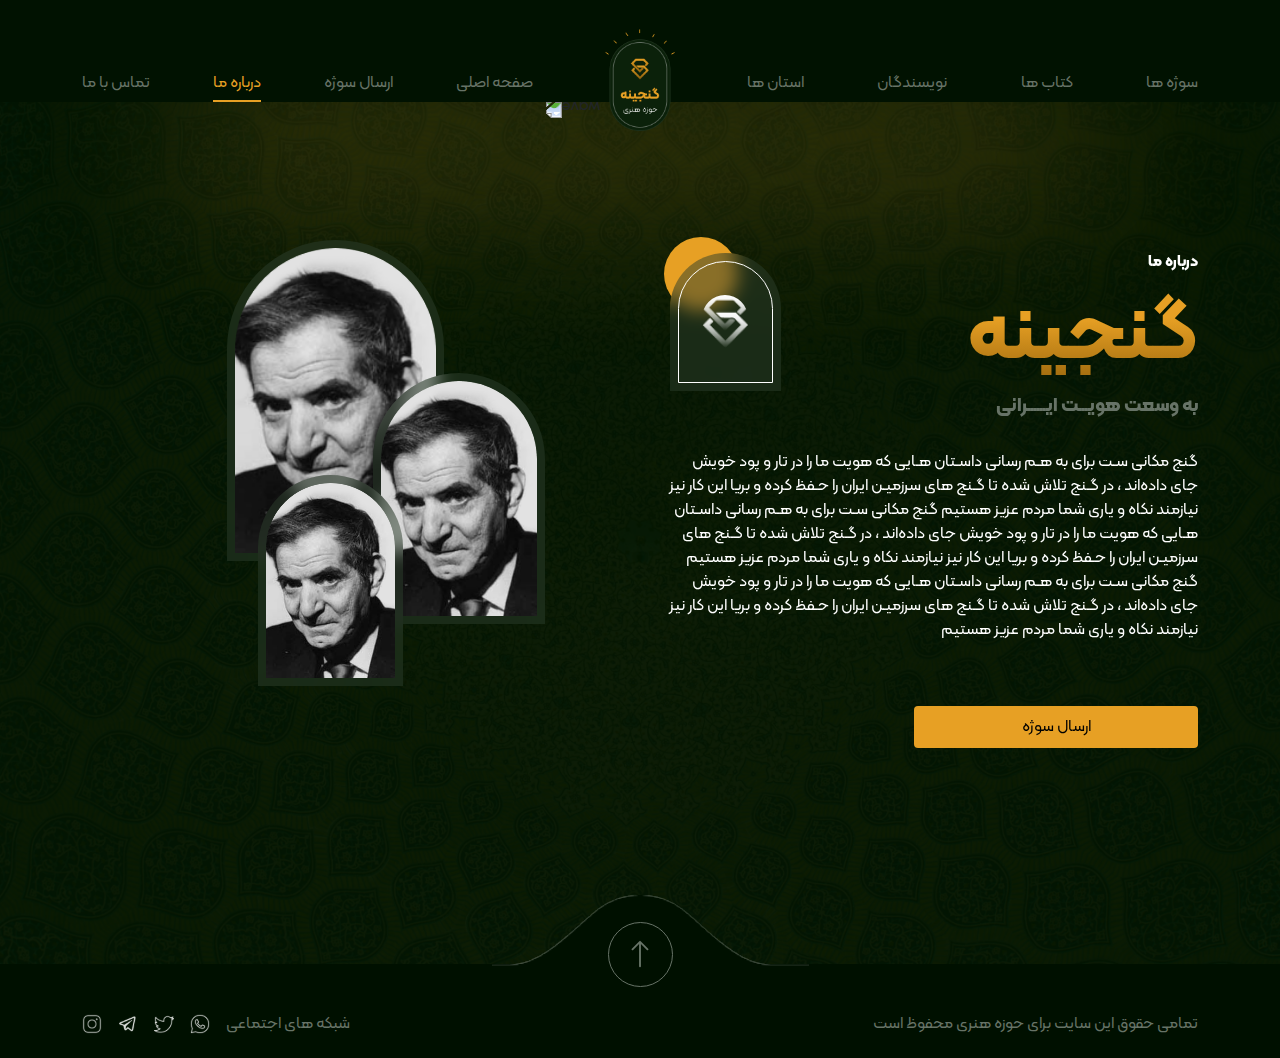
==== commit 77db944a: "commited" ====
--- a/about-us.html
+++ b/about-us.html
@@ -79,7 +79,7 @@
 
         <section class="py-5">
             <!-- about -->
-            <div class="container py-5 mt-5 overflow-hidden">
+            <div class="container pb-5 pt-100 mt-5 overflow-hidden">
                 <div class="row g-5 align-items-center position-relative z-100">
                     <div class="col-lg-6 order-1 order-lg-0 mt-5 mt-lg-0 pt-5 pt-lg-0 bottom">
                         <div class="d-flex align-items-center justify-content-lg-between justify-content-center">
--- a/assets/css/styles.css
+++ b/assets/css/styles.css
@@ -428,6 +428,9 @@
 .pt-90 {
     padding-top: 90px;
 }
+.pt-100 {
+    padding-top: 100px;
+}
 .mb-7 {
     margin-bottom: -7px;
 }
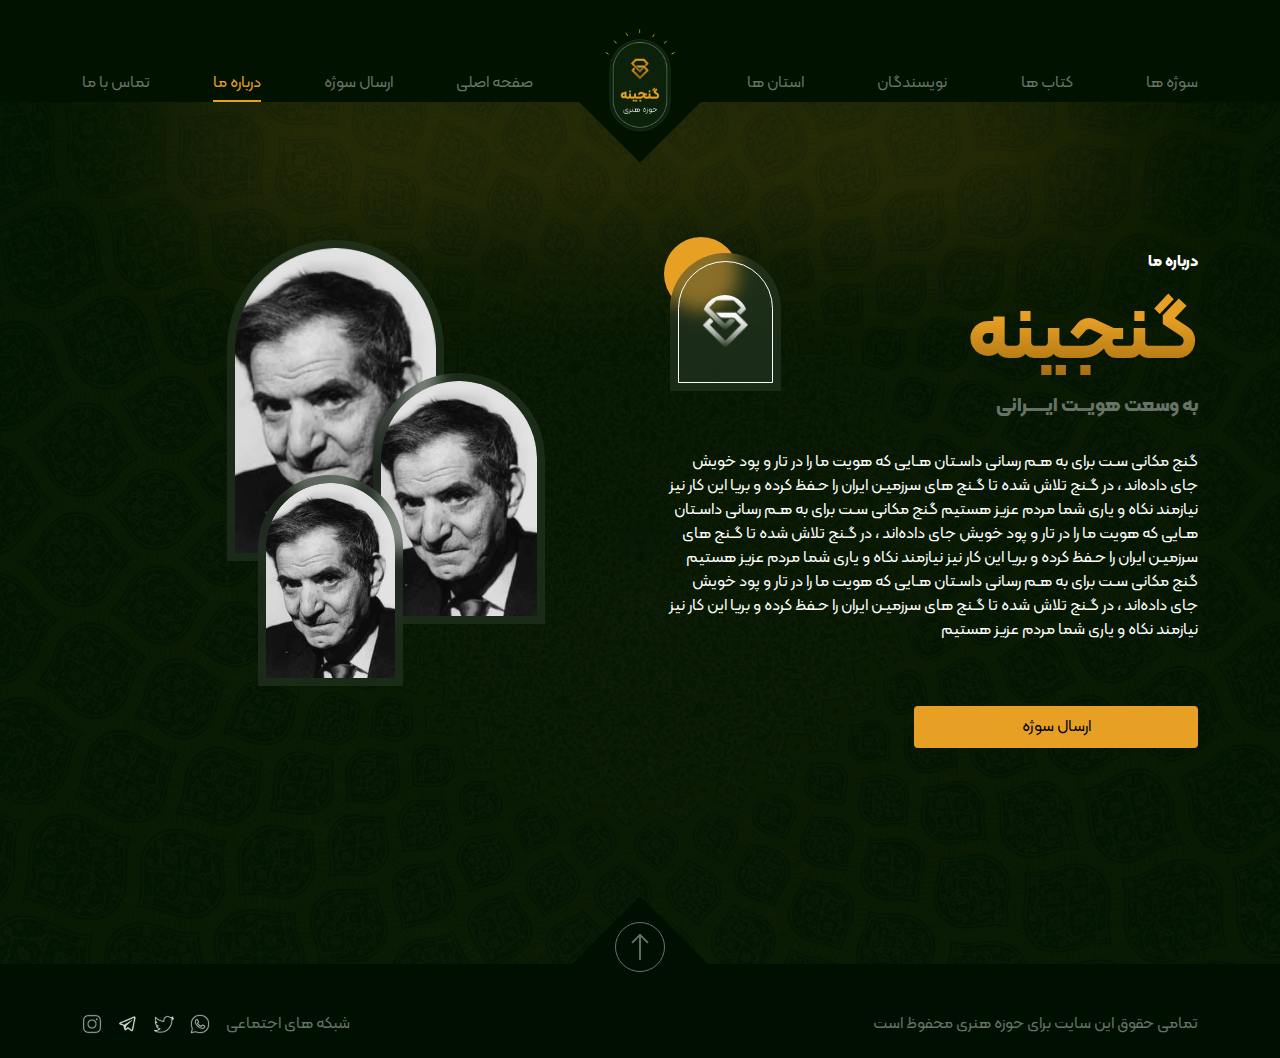
==== commit 6266e7d3: "commited" ====
--- a/about-us.html
+++ b/about-us.html
@@ -17,9 +17,6 @@
     <!-- header -->
 
     <header class="main-bg">
-        <!-- wave -->
-        <img alt="wave" src="assets/img/header-wave.PNG"
-            class="position-absolute d-block mx-auto right-6 start-0 rotate-180">
         <div class="container h-100">
             <nav class="row align-items-lg-end align-items-center h-100">
                 <div class="col-lg-5 col-4 h-100">
@@ -163,7 +160,8 @@
     </footer>
 
 
-
+    <script src="https://code.jquery.com/jquery-3.7.1.min.js"
+    integrity="sha256-/JqT3SQfawRcv/BIHPThkBvs0OEvtFFmqPF/lYI/Cxo=" crossorigin="anonymous"></script>
     <script src="https://cdn.jsdelivr.net/npm/@fancyapps/ui@5.0/dist/fancybox/fancybox.umd.js"></script>
     <script src="https://cdn.jsdelivr.net/npm/swiper@9/swiper-bundle.min.js"></script>
     <script src="assets/js/swiper.min.js"></script>
--- a/assets/css/styles.css
+++ b/assets/css/styles.css
@@ -182,11 +182,11 @@
 }
 
 .w-65 {
-    width: 65px;
+    width: 50px;
 }
 
 .h-65 {
-    height: 65px;
+    height: 50px;
 }
 
 .w-63 {
@@ -400,6 +400,7 @@
         transform: translateY(-6px);
     }
 }
+
 .cases2 .swiper-pagination-bullet-active {
     opacity: 100%;
     background: #E7A024;
@@ -425,12 +426,15 @@
 .pb-90 {
     padding-bottom: 90px;
 }
+
 .pt-90 {
     padding-top: 90px;
 }
+
 .pt-100 {
     padding-top: 100px;
 }
+
 .mb-7 {
     margin-bottom: -7px;
 }
@@ -442,6 +446,7 @@
 .opacity-none {
     opacity: 0;
 }
+
 .bg-flower {
     background-image: url('../img/faruk-kaymak-CNVvDjVDiVI-unsplash\ 1.png');
     background-position: center;
@@ -449,6 +454,7 @@
     background-repeat: no-repeat;
     position: relative;
 }
+
 .scale-15 {
     transform: scale(1.5);
 }
@@ -506,40 +512,215 @@
 .soton .details {
     width: 100%;
 }
-.soton .morebook > div:first-child{
-    margin-top: 0!important;
-}
-.soton .gap-3{
-    gap: 0!important;
-}
-.viewType > svg:hover,.viewType > svg.active{
-    color: white!important;
-}
-.dropdownBtn svg.active{
+
+.soton .morebook>div:first-child {
+    margin-top: 0 !important;
+}
+
+.soton .gap-3 {
+    gap: 0 !important;
+}
+
+.viewType>svg:hover,
+.viewType>svg.active {
+    color: white !important;
+}
+
+.dropdownBtn svg.active {
     transform: rotate(180deg);
 }
-.dropdown{
+
+.dropdown {
     transition: all .4s;
     max-height: 0;
     overflow: hidden;
-    margin-top: 0!important;
-}
-.dropdown.active{
+    margin-top: 0 !important;
+}
+
+.dropdown.active {
     max-height: 2000px;
-    margin-top: .5rem!important;;
-}
+    margin-top: .5rem !important;
+    ;
+}
+
+.selectormap .st0 {
+    fill: rgba(255, 255, 255, 0);
+}
+
+.selectormap {
+    padding: 10px
+}
+
+.selectormap .st0 {
+    fill: white;
+    stroke: #676767;
+    stroke-width: 2;
+    stroke-linecap: round;
+    stroke-linejoin: round;
+    stroke-miterlimit: 10;
+    cursor: pointer;
+    transition: .7s
+}
+
+.selectormap .st0:hover {
+    fill: #E7A024;
+    filter: drop-shadow(0 0 5px #E7A024);
+    -webkit-filter: drop-shadow(0 0 5px #E7A024);
+    transition: .7s
+}
+
+.selectormap svg {
+    height: auto;
+    width: 80%;
+    margin: 0 10%
+}
+
+#selectedprovince {
+    position: fixed;
+    color: white;
+    background: rgba(0, 0, 0, 0.5);
+    padding: 4px 7px;
+    border-radius: 4px;
+    pointer-events: none;
+    transform: scaleX(0);
+    transition: transform .5s;
+}
+
+#selectedprovince.visible {
+    transform: scaleX(1);
+    transition: transform .5s
+}
+
+#selectedprovince:after {
+    content: " ";
+    position: absolute;
+    top: 32px;
+    left: 50%;
+    margin-left: -10px;
+    border-width: 10px;
+    border-style: solid;
+    border-color: rgba(0, 0, 0, 0.5) transparent transparent
+}
+
+#googlemapapi {
+    width: 100%;
+    padding-bottom: 56.25%;
+    margin: 25px 0 0 0
+}
+
+.addresses {
+    padding: 25px 35px;
+    margin: 25px 0;
+    border-top: 1px solid gray;
+    position: relative
+}
+
+.addresses .lists {
+    padding: 35px 0 75px;
+    width: 100%;
+    background: white
+}
+
+.addresses .lists>.title {
+    padding: 0 15px
+}
+
+.addresses .lists .center-category {
+    margin-top: 35px;
+    padding: 0 15px
+}
+
+.addresses .lists .center-category .title {
+    color: white;
+    background: #39d6bb;
+    padding: 5px;
+    text-align: center
+}
+
+.addresses .lists .center-category table {
+    font-size: 10px;
+    color: black;
+    border: 1px solid #bababa;
+    width: 100%;
+    min-width: 500px
+}
+
+.addresses .lists .center-category table * {
+    border: 1px solid #d3d3d3
+}
+
+.addresses .lists .center-category table thead {
+    color: #bababa
+}
+
+.addresses .lists .center-category table thead tr th {
+    text-align: center;
+    padding: 5px
+}
+
+.addresses .lists .center-category table tbody {
+    color: #6d6d6d
+}
+
+.addresses .lists .center-category table tbody tr td {
+    padding: 5px
+}
+
+.addresses .lists .center-category table tbody tr td:nth-of-type(3),
+.addresses .lists .center-category table tbody tr td:nth-of-type(4) {
+    text-align: center
+}
+
+.addresses .lists .center-category table tbody tr td:nth-of-type(5) {
+    text-align: left
+}
+
+.addresses .lists .center-category .table {
+    overflow: auto
+}
+
+.addresses .lists a {
+    float: left;
+    font-size: 12px;
+    margin: 20px 15px;
+    border-radius: 5px;
+    padding: 7px;
+    background: #E7A024;
+    color: black
+}
+
+.guide {
+    text-align: center;
+    font-weight: 600
+}
+
 /* header */
 
 header {
     position: relative;
 }
 
-header img.position-absolute {
-    margin-top: 94px;
-    z-index: 1;
-    width: 183px;
-}
-
+
+header::after{
+    background-color: #011201;
+  content: "";
+  width: 100px;
+  height: 100px;
+  right: 0;
+  top: 42px;
+  position: absolute;
+  -webkit-transform: rotate(45deg);
+  -moz-transform: rotate(45deg);
+  -o-transform: rotate(45deg);
+  transform: rotate(45deg);
+  -o-transition: all 0.2s ease 0s;
+  transition: all 0.2s ease 0s;
+  -webkit-transition: all 0.2s ease 0s;
+  -moz-transition: all 0.2s ease 0s;
+  z-index: 0;
+  left: 0;
+  margin: auto;
+}
 header::before {
     content: '';
     position: absolute;
@@ -638,6 +819,7 @@
 .ganjine {
     background-color: #2f432f;
     width: 368px;
+    max-width: 100%;
     height: 581px;
     border-radius: 184px 184px 0 0;
     margin: auto;
@@ -646,11 +828,13 @@
 /* searchbox */
 .searchbox {
     width: 715px;
+    max-width: 100%;
 }
 
 /* statistics */
 .slide-bg.statistics {
     width: 294px;
+    max-width: 100%;
     height: 302px;
     border-radius: 70px 70px 0 0;
 }
@@ -692,21 +876,33 @@
 
 /* footer */
 footer {
-   position: relative;
+    position: relative;
     background-color: #001000;
     padding-bottom: 22px;
     margin-top: 120px;
 }
+
 footer::before {
-    content: url('../img/header-wave.png');
+    background-color: #001000;
+    content: "";
+    width: 100px;
+    height: 100px;
+    right: 0;
+    top: -47px;
     position: absolute;
-    width: 338px;
+    -webkit-transform: rotate(45deg);
+    -moz-transform: rotate(45deg);
+    -o-transform: rotate(45deg);
+    transform: rotate(45deg);
+    -o-transition: all 0.2s ease 0s;
+    transition: all 0.2s ease 0s;
+    -webkit-transition: all 0.2s ease 0s;
+    -moz-transition: all 0.2s ease 0s;
+    z-index: 0;
     left: 0;
-    right: 0;
     margin: auto;
-    top: -83px;
-    z-index: 0;
-}
+}
+
 /* responsive */
 @media only screen and (max-width:1400px) {
     .slide-bg {
@@ -725,6 +921,7 @@
 @media only screen and (max-width:1200px) {
     .slide-bg {
         width: 368px;
+        max-width: 100%;
     }
 
     .slide-bg.statistics {
@@ -776,7 +973,7 @@
 
     #statistics .sun {
         margin-bottom: -106px;
-        top: -1px;
+        top: 3px;
         right: 54px;
         margin-bottom: 0;
     }
@@ -791,6 +988,11 @@
 
     .soton {
         width: 33%;
+    }
+
+    .state {
+        background-position: center 822px;
+        background-size: 510px;
     }
 }
 
@@ -824,7 +1026,7 @@
     }
 
     .state {
-        background-position: center 1037px;
+        background-position: center 875px;
         background-size: 803px;
     }
 
@@ -862,7 +1064,8 @@
     .radif .morebook {
         width: 100%;
     }
-    .soton{
+
+    .soton {
         width: 50%;
     }
 }
@@ -893,8 +1096,13 @@
         left: -6px;
         right: auto;
     }
+
     #statistics a p {
-      font-size: 14px!important;
+        font-size: 14px !important;
+    }
+
+    .state {
+        background-position: center 929px;
     }
 }
 
@@ -904,12 +1112,9 @@
         right: -368px;
     }
 
-    .searchbox, .soton {
-        width: 100%;
-    }
-
     .state {
         background-size: 291px;
+        background-position: center 987px;
     }
 
     .right-100 {
@@ -943,10 +1148,23 @@
     .radif img[alt='books'] {
         width: 60px;
     }
+    .soton {
+        width: 100%;
+      }
 }
 
 @media only screen and (max-width:400px) {
     .ganj::before {
         right: -284px;
     }
+    .ml-122{
+        margin-left: 75px;
+    }
+    .w-140{
+        width: 140px;
+        font-size: 12px;
+    }
+    .state {
+        background-position: center 942px;
+      }
 }